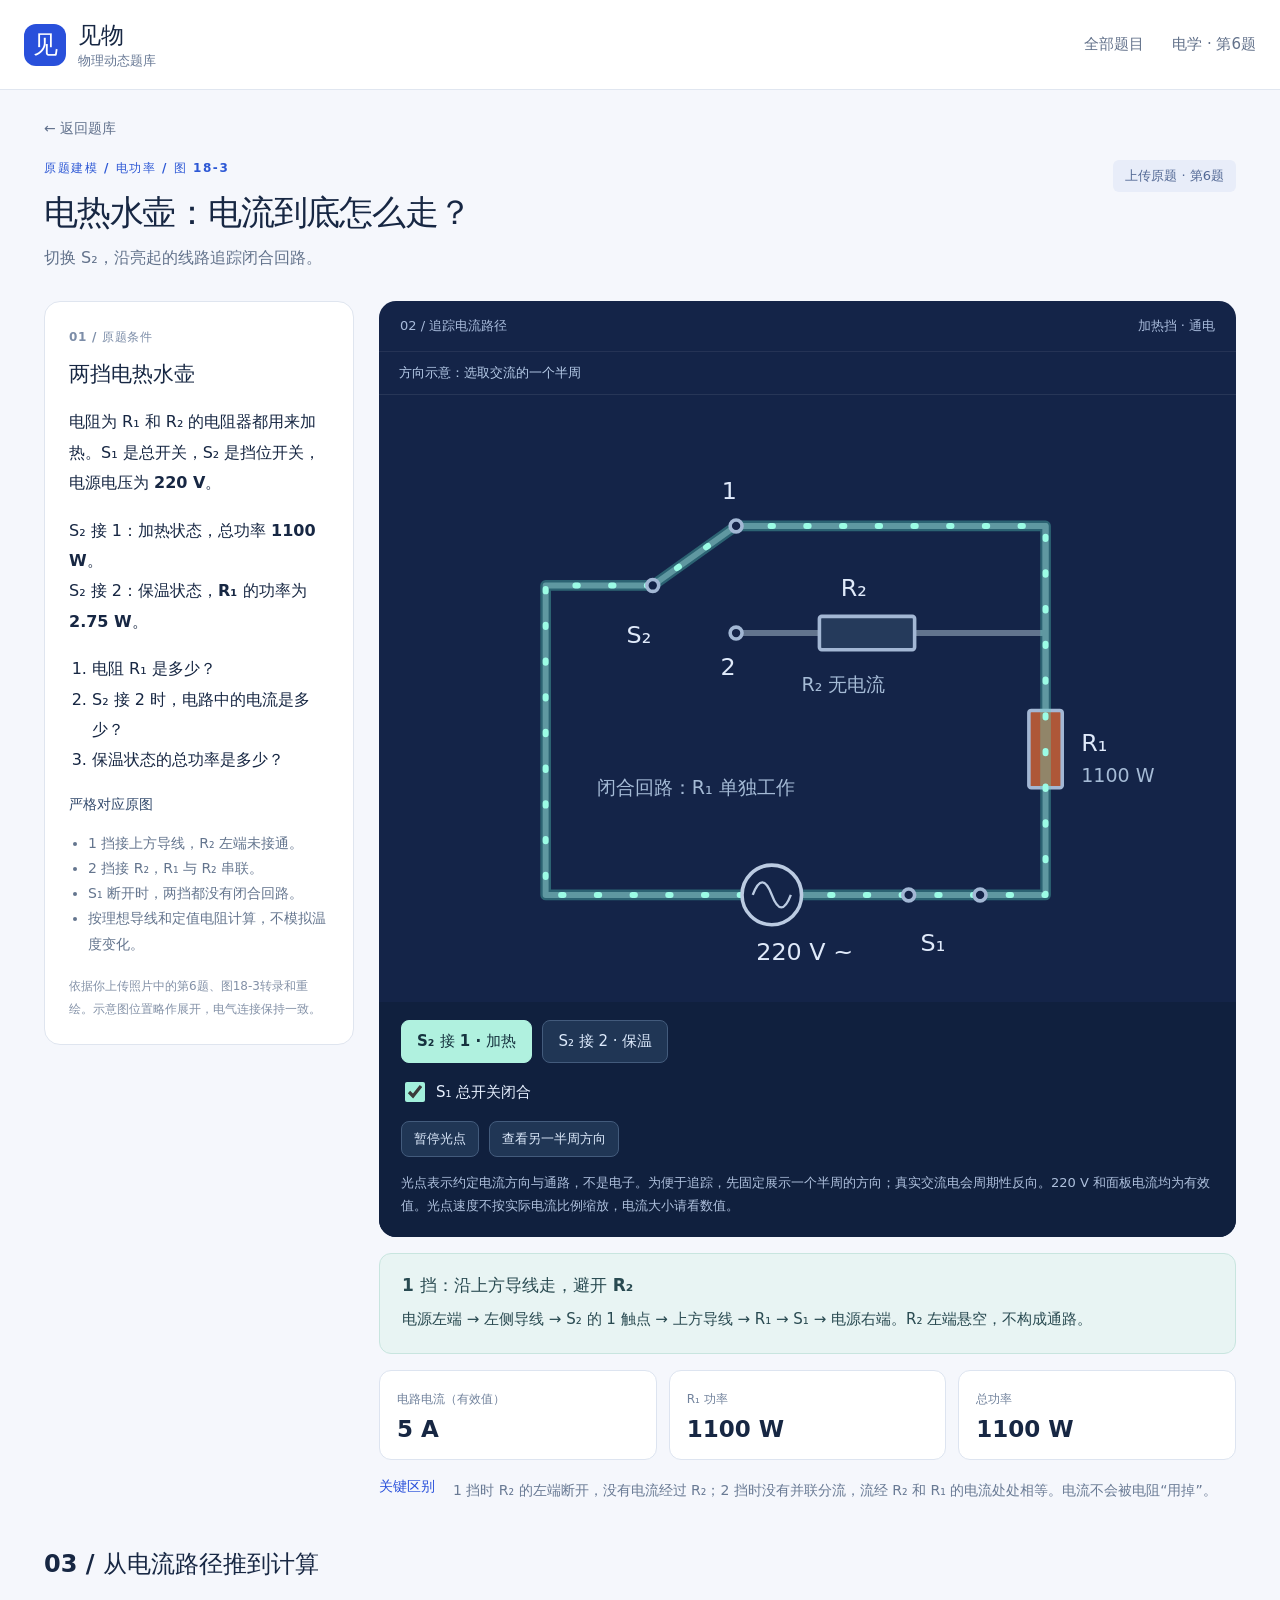
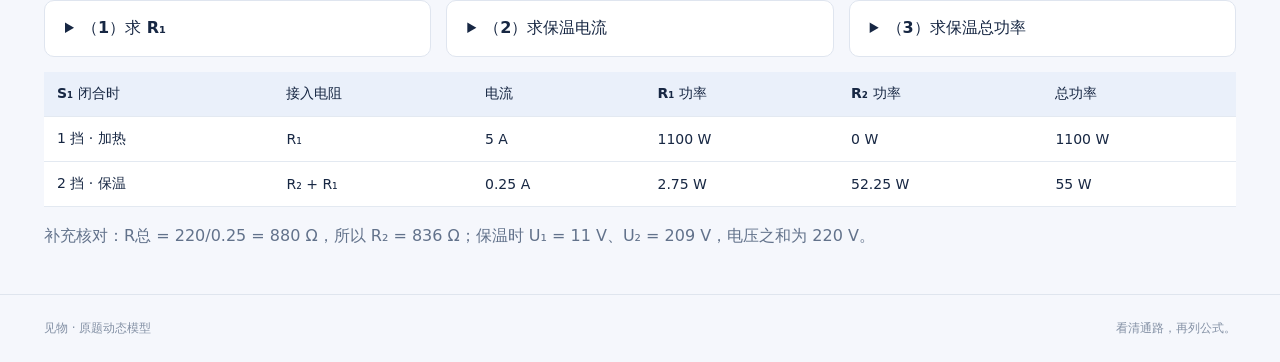
==== kettle.html @ 08a21e97 "Add question 6 kettle current-path visualization" ====
<!doctype html><html lang="zh-CN"><head><meta charset="utf-8"><meta name="viewport" content="width=device-width,initial-scale=1"><title>第6题 · 电热水壶的电流路径 | 见物</title><link rel="stylesheet" href="style.css"><link rel="icon" href="data:image/svg+xml,%3Csvg xmlns='http://www.w3.org/2000/svg' viewBox='0 0 64 64'%3E%3Crect width='64' height='64' rx='12' fill='%232950db'/%3E%3Cpath d='M36 8L18 36H31L27 56L47 27H34Z' fill='white'/%3E%3C/svg%3E"><style>.lesson-layout{grid-template-columns:310px minmax(0,1fr)}.circuit{width:100%;display:block;min-height:290px;background:#142448}.wire{fill:none;stroke:#62748e;stroke-width:5;stroke-linecap:round;stroke-linejoin:round}.contact{fill:#142448;stroke:#a2b7d4;stroke-width:3}.component{fill:#253a5b;stroke:#a3b7d4;stroke-width:3}.circuit text{font-family:system-ui,sans-serif;fill:#e0eafa;font-size:20px}.circuit .small{font-size:16px;fill:#a5bbd6}.energized{fill:none;stroke:#59d9c2;stroke-opacity:.35;stroke-width:9;stroke-linejoin:round}.flow{fill:none;stroke:#9bfce5;stroke-width:5;stroke-linecap:round;stroke-linejoin:round;stroke-dasharray:2 28;animation:current 1.5s linear infinite}@keyframes current{to{stroke-dashoffset:-60}}.flow.paused{animation-play-state:paused}.mode-buttons{display:flex;gap:10px;flex-wrap:wrap}.mode-buttons button,.extra-controls button{border:1px solid #435b7c;color:#dce9fb;border-radius:8px;background:#203655;padding:11px 15px;font-size:15px}.mode-buttons button[aria-pressed=true]{background:#b0f1df;border-color:#b0f1df;color:#16333f;font-weight:700}.main-toggle{display:flex;align-items:center;gap:8px;font-size:15px;margin:16px 0}.main-toggle input{width:20px;height:20px}.extra-controls{display:flex;flex-wrap:wrap;gap:10px;margin-top:16px}.extra-controls button{font-size:13px;padding:8px 12px}.path-explanation{padding:20px 22px;background:#e8f4f3;border:1px solid #c8e5df;border-radius:12px;margin:16px 0;color:#294a51}.path-explanation h3{font-size:17px;margin:0 0 9px}.path-explanation p{font-size:15px;line-height:1.8;margin:0}.live-data{grid-template-columns:repeat(3,1fr)}.ac-note{font-size:13px;line-height:1.7;color:#aec0dd;margin:15px 0 0}.compare{overflow:auto}.compare table{border-collapse:collapse;width:100%;font-size:14px;background:white;margin:15px 0}.compare th,.compare td{text-align:left;padding:13px;border-bottom:1px solid #e3e9f1;white-space:nowrap}.compare th{background:#eaf0fa}.answers{padding:25px 0 45px}.answers>h2{font-size:24px}.answers .solutions{display:grid;grid-template-columns:repeat(3,1fr);gap:15px}.answers details{margin:0}.question-list{padding-left:23px;line-height:1.9}.snapshot-label{padding:12px 20px;color:#b6cbe8;font-size:13px;border-bottom:1px solid #ffffff15}.wire-hot{fill:#ae5738}.wire-warm{fill:#655d38}.circuit :focus-visible{outline:3px solid #ffbe73}.diagram-button{cursor:pointer}@media(max-width:850px){.lesson-layout{grid-template-columns:1fr}.answers .solutions{grid-template-columns:1fr}.circuit{min-height:0}.live-data strong{font-size:20px}}@media(prefers-reduced-motion:reduce){.flow{animation:none}}</style></head><body><header><a class="brand" href="index.html"><span class="logo">见</span><span>见物<small>物理动态题库</small></span></a><nav><a href="index.html">全部题目</a><span>电学 · 第6题</span></nav></header><main><a class="back" href="index.html">← 返回题库</a><div class="lesson-heading"><div><p class="eyebrow">原题建模 / 电功率 / 图 18-3</p><h1>电热水壶：电流到底怎么走？</h1><p class="sub">切换 S₂，沿亮起的线路追踪闭合回路。</p></div><span class="example-label">上传原题 · 第6题</span></div><div class="lesson-layout"><aside class="statement"><span class="section-index">01 / 原题条件</span><h2>两挡电热水壶</h2><p>电阻为 R₁ 和 R₂ 的电阻器都用来加热。S₁ 是总开关，S₂ 是挡位开关，电源电压为 <strong>220 V</strong>。</p><p>S₂ 接 1：加热状态，总功率 <strong>1100 W</strong>。<br>S₂ 接 2：保温状态，<strong>R₁ 的功率为 2.75 W</strong>。</p><ol class="question-list"><li>电阻 R₁ 是多少？</li><li>S₂ 接 2 时，电路中的电流是多少？</li><li>保温状态的总功率是多少？</li></ol><div class="assumptions"><strong>严格对应原图</strong><ul><li>1 挡接上方导线，R₂ 左端未接通。</li><li>2 挡接 R₂，R₁ 与 R₂ 串联。</li><li>S₁ 断开时，两挡都没有闭合回路。</li><li>按理想导线和定值电阻计算，不模拟温度变化。</li></ul></div><p class="source-note">依据你上传照片中的第6题、图18-3转录和重绘。示意图位置略作展开，电气连接保持一致。</p></aside><div class="model-column"><section class="simulation"><div class="simulation-header"><span>02 / 追踪电流路径</span><span id="modeStatus">加热挡</span></div><div class="snapshot-label" id="directionLabel">方向示意：选取交流的一个半周</div><svg class="circuit" viewBox="0 0 720 510" role="img" aria-labelledby="circuitTitle circuitDesc"><title id="circuitTitle">电热水壶双挡电路</title><desc id="circuitDesc">总开关闭合，加热挡电流经过上方导线与R1，不经过R2。</desc><path class="wire" d="M305 420H140V160H230 M300 110H560V265 M300 200H370 M450 200H560 M560 330V420H505 M445 420H355"/><path class="wire" d="M560 110V265"/><rect id="r1Box" class="component" x="546" y="265" width="28" height="65" rx="2"/><rect id="r2Box" class="component" x="370" y="186" width="80" height="28" rx="2"/><path id="s2Blade" class="wire" d="M230 160L300 110"/><path id="s1Blade" class="wire" d="M505 420H445"/><path id="activeWire" class="energized" d=""/><path id="currentFlow" class="flow" d=""/><circle class="contact" cx="230" cy="160" r="5"/><circle class="contact" cx="300" cy="110" r="5"/><circle class="contact" cx="300" cy="200" r="5"/><circle class="contact" cx="445" cy="420" r="5"/><circle class="contact" cx="505" cy="420" r="5"/><circle cx="330" cy="420" r="25" fill="#142448" stroke="#bbcbe2" stroke-width="3"/><path d="M314 420Q322 399 330 420T346 420" fill="none" stroke="#bbcbe2" stroke-width="2"/><text x="317" y="475">220 V ~</text><text x="208" y="208">S₂</text><text x="288" y="87">1</text><text x="287" y="235">2</text><text x="388" y="169">R₂</text><text x="590" y="299">R₁</text><text x="455" y="467">S₁</text><text id="r2Label" class="small" x="355" y="249">R₂ 未接入</text><text id="r1Label" class="small" x="590" y="325">1100 W</text><text id="loopLabel" class="small" x="183" y="335">闭合回路：R₁ 单独工作</text></svg><div class="playback"><div class="mode-buttons" aria-label="S2挡位"><button id="heat" aria-pressed="true">S₂ 接 1 · 加热</button><button id="warm" aria-pressed="false">S₂ 接 2 · 保温</button></div><label class="main-toggle"><input id="mainSwitch" type="checkbox" checked>S₁ 总开关闭合</label><div class="extra-controls"><button id="pause">暂停光点</button><button id="reverse">查看另一半周方向</button></div><p class="ac-note">光点表示约定电流方向与通路，不是电子。为便于追踪，先固定展示一个半周的方向；真实交流电会周期性反向。220 V 和面板电流均为有效值。光点速度不按实际电流比例缩放，电流大小请看数值。</p></div></section><div class="path-explanation" aria-live="polite"><h3 id="pathTitle"></h3><p id="pathText"></p></div><div class="live-data"><div><span>电路电流（有效值）</span><strong id="iValue"></strong></div><div><span>R₁ 功率</span><strong id="p1Value"></strong></div><div><span>总功率</span><strong id="pValue"></strong></div></div><div class="observe"><strong>关键区别</strong><p>1 挡时 R₂ 的左端断开，没有电流经过 R₂；2 挡时没有并联分流，流经 R₂ 和 R₁ 的电流处处相等。电流不会被电阻“用掉”。</p></div></div></div><section class="answers"><h2>03 / 从电流路径推到计算</h2><div class="solutions"><details><summary>（1）求 R₁</summary><p>1 挡只接入 R₁，两端电压为 220 V。<br>R₁ = U²/P = 220²/1100 = <strong>44 Ω</strong>。</p></details><details><summary>（2）求保温电流</summary><p>2 挡时，R₁ 的功率是 2.75 W。<br>P₁ = I²R₁<br>I = √(2.75/44) = <strong>0.25 A</strong>。</p></details><details><summary>（3）求保温总功率</summary><p>电源电压仍为 220 V。<br>P总 = UI = 220 × 0.25 = <strong>55 W</strong>。<br>注意：2.75 W 只是 R₁ 的功率，不是总功率。</p></details></div><div class="compare"><table><thead><tr><th>S₁ 闭合时</th><th>接入电阻</th><th>电流</th><th>R₁ 功率</th><th>R₂ 功率</th><th>总功率</th></tr></thead><tbody><tr><td>1 挡 · 加热</td><td>R₁</td><td>5 A</td><td>1100 W</td><td>0 W</td><td>1100 W</td></tr><tr><td>2 挡 · 保温</td><td>R₂ + R₁</td><td>0.25 A</td><td>2.75 W</td><td>52.25 W</td><td>55 W</td></tr></tbody></table></div><p class="sub">补充核对：R总 = 220/0.25 = 880 Ω，所以 R₂ = 836 Ω；保温时 U₁ = 11 V、U₂ = 209 V，电压之和为 220 V。</p></section></main><footer><span>见物 · 原题动态模型</span><span>看清通路，再列公式。</span></footer><script>
(()=>{'use strict';const $=id=>document.getElementById(id);let mode=1,paused=matchMedia('(prefers-reduced-motion: reduce)').matches,reversed=false;const U=220,R1=U*U/1100,Iwarm=Math.sqrt(2.75/R1),R2=U/Iwarm-R1;function render(){const on=$('mainSwitch').checked,I=on?U/(mode===1?R1:R1+R2):0,P1=I*I*R1,P=U*I;const path=mode===1?'M305 420H140V160H230L300 110H560V420H355':'M305 420H140V160H230L300 200H560V420H355';$('s2Blade').setAttribute('d',mode===1?'M230 160L300 110':'M230 160L300 200');$('s1Blade').setAttribute('d',on?'M505 420H445':'M505 420L451 392');for(const id of ['activeWire','currentFlow']){$(id).setAttribute('d',on?path:'')}$('currentFlow').style.animationDirection=reversed?'reverse':'normal';$('currentFlow').classList.toggle('paused',paused);$('pause').textContent=paused?'播放光点':'暂停光点';$('heat').setAttribute('aria-pressed',String(mode===1));$('warm').setAttribute('aria-pressed',String(mode===2));$('r1Box').setAttribute('class','component'+(on?(mode===1?' wire-hot':' wire-warm'):''));$('r2Box').setAttribute('class','component'+(on&&mode===2?' wire-warm':''));$('r2Label').textContent=on&&mode===2?'R₂：52.25 W':'R₂ 无电流';$('r1Label').textContent=P1.toFixed(mode===2&&on?2:0)+' W';$('modeStatus').textContent=on?(mode===1?'加热挡 · 通电':'保温挡 · 通电'):'S₁ 断开 · 无电流';$('directionLabel').textContent=reversed?'方向示意：另一半周，整个回路同时反向':'方向示意：选取交流的一个半周';$('iValue').textContent=I.toFixed(mode===2&&on?2:0)+' A';$('p1Value').textContent=P1.toFixed(mode===2&&on?2:0)+' W';$('pValue').textContent=P.toFixed(0)+' W';$('loopLabel').textContent=on?(mode===1?'闭合回路：R₁ 单独工作':'闭合回路：R₂ 与 R₁ 串联'):'S₁ 断开：没有闭合回路';$('pathTitle').textContent=on?(mode===1?'1 挡：沿上方导线走，避开 R₂':'2 挡：依次经过两个电阻'):'总开关断开：整条回路都无电流';$('pathText').textContent=!on?'S₁ 的断口使回路无法闭合。无论 S₂ 接在哪一挡，两个电阻中的电流和加热功率均为 0。':reversed?(mode===1?'电源右端 → S₁ → R₁ → 上方导线 → S₂ 的 1 触点 → 电源左端。R₂ 仍未接入。':'电源右端 → S₁ → R₁ → R₂ → S₂ 的 2 触点 → 电源左端。方向改变，串联关系不变。'):(mode===1?'电源左端 → 左侧导线 → S₂ 的 1 触点 → 上方导线 → R₁ → S₁ → 电源右端。R₂ 左端悬空，不构成通路。':'电源左端 → 左侧导线 → S₂ 的 2 触点 → R₂ → R₁ → S₁ → 电源右端。总电阻增大，电流减小，因此总加热功率降低。');$('circuitDesc').textContent=$('pathText').textContent;return {mode,on,I,P1,P,R1,R2}}$('heat').onclick=()=>{mode=1;render()};$('warm').onclick=()=>{mode=2;render()};$('mainSwitch').onchange=render;$('pause').onclick=()=>{paused=!paused;render()};$('reverse').onclick=()=>{reversed=!reversed;render()};render()})();
</script></body></html>
---- style.css ----
:root{font-family:Inter,ui-sans-serif,system-ui,-apple-system,"PingFang SC","Microsoft YaHei",sans-serif;color:#172743;background:#f5f7fc;font-size:16px;font-synthesis:none}*{box-sizing:border-box}body{margin:0}button,input,select{font:inherit}button,a,input,select,summary{-webkit-tap-highlight-color:transparent}button,a,summary{touch-action:manipulation}button,summary{cursor:pointer}a{color:inherit;text-decoration:none}button:focus-visible,a:focus-visible,input:focus-visible,select:focus-visible,summary:focus-visible{outline:3px solid #3161f6;outline-offset:4px}[hidden]{display:none!important}header{height:90px;background:white;border-bottom:1px solid #e0e6f0;display:flex;align-items:center;justify-content:space-between;padding:0 max(24px,calc((100vw - 1240px)/2));gap:20px}.brand{display:flex;align-items:center;gap:12px;font-size:23px;font-weight:750}.logo{width:42px;height:42px;background:#2950db;color:white;display:grid;place-items:center;border-radius:12px;font-size:25px}.brand small{font-size:13px;display:block;font-weight:450;color:#687995;margin-top:1px}nav{display:flex;gap:28px;font-size:15px;color:#63728b}nav a.active{color:#2950db;font-weight:700}main{max-width:1240px;margin:auto;padding:0 24px;min-height:calc(100vh - 180px)}.page-heading{padding:52px 0 38px}.eyebrow{font-size:12px;font-weight:750;letter-spacing:.13em;color:#2d58d5;margin:0 0 13px}h1{font-size:clamp(30px,4vw,49px);line-height:1.3;letter-spacing:-.035em;margin:0 0 17px}.sub{font-size:16px;line-height:1.7;color:#62728b;margin:0}.section-title{display:flex;align-items:center;justify-content:space-between;margin:0 0 20px}.section-title h2{font-size:22px;margin:0}.section-title span{font-size:14px;color:#7a869a}.library-grid{display:grid;grid-template-columns:1.4fr 1fr;gap:32px;margin-bottom:60px}.problem-card{border:1px solid #dce3ef;border-radius:19px;overflow:hidden;background:white;box-shadow:0 9px 30px #14244807;transition:transform .2s}.problem-card:hover{transform:translateY(-3px)}.card-visual{position:relative;background:#142448}.card-visual svg{display:block;width:100%;height:235px}.demo-tag{position:absolute;right:16px;top:14px;background:#ffffff12;border:1px solid #ffffff25;color:#d9e5f8;padding:6px 10px;border-radius:6px;font-size:12px}.card-content{padding:25px}.category{font-size:13px;color:#2950db;margin:0 0 10px}.card-content h3{font-size:23px;line-height:1.4;margin:0 0 12px}.card-content>p:not(.category){font-size:15px;color:#64748c;line-height:1.8;margin:0}.card-bottom{border-top:1px solid #e8edf5;margin-top:22px;padding-top:17px;display:flex;flex-wrap:wrap;gap:12px;justify-content:space-between;font-size:13px;color:#73829a}.card-bottom strong{font-size:14px;color:#2950db}.library-note{padding:35px 26px}.note-number{font-size:35px;color:#a6b4d0;font-weight:300;letter-spacing:4px}.library-note h3{font-size:23px;margin:22px 0 17px}.library-note p{line-height:1.9;color:#697991;font-size:16px}.small-rule{width:45px;height:3px;background:#2c55df;margin:30px 0}.library-note .muted{font-size:14px}.back{display:inline-block;font-size:14px;color:#61718c;margin:30px 0 22px}.lesson-heading{display:flex;align-items:start;justify-content:space-between;gap:15px;margin-bottom:30px}.lesson-heading h1{font-size:clamp(25px,3vw,34px);margin-bottom:10px}.example-label{color:#536995;background:#e8edf9;border-radius:6px;padding:7px 12px;font-size:13px;white-space:nowrap}.lesson-layout{display:grid;grid-template-columns:310px minmax(0,1fr);gap:25px;align-items:start}.statement{background:white;border:1px solid #dfe5ef;border-radius:16px;padding:24px}.section-index{font-size:12px;font-weight:700;letter-spacing:.06em;color:#7c8da8}.statement h2{font-size:21px;margin:14px 0 19px}.statement>p{line-height:1.9;font-size:16px;margin:0 0 17px}dl{margin:23px 0;padding:10px 15px;background:#f4f7fc;border-radius:9px}dl div{display:flex;justify-content:space-between;gap:12px;padding:8px 0;font-size:14px}dt{color:#6a7b95}dd{margin:0;font-weight:650}.assumptions{font-size:14px;line-height:1.8;color:#64758e}.assumptions strong{color:#344b6d}.assumptions ul{padding-left:19px}.statement .source-note{font-size:12px;color:#8391a7;margin:18px 0 0}.simulation{background:#142448;color:#e7f0ff;border-radius:17px;overflow:hidden}.simulation-header{display:flex;align-items:center;justify-content:space-between;padding:16px 21px;font-size:13px;color:#a8bbdb;border-bottom:1px solid #ffffff12}.simulation-header button{border:1px solid #ffffff30;color:#c3d3ed;background:transparent;padding:6px 10px;border-radius:6px;font-size:13px}.canvas-wrap{position:relative}canvas{display:block;width:100%;height:380px}.phase{position:absolute;left:20px;top:17px;background:#1e365e;border:1px solid #395177;padding:6px 10px;border-radius:5px;font-size:12px}.playback{padding:18px 22px 20px;background:#10203e}.timeline-label{display:flex;justify-content:space-between;color:#a9bfdf;font-size:13px;margin-bottom:7px}input[type=range]{width:100%;accent-color:#8eebd7;cursor:pointer;min-height:24px}.playback-actions{display:flex;justify-content:space-between;gap:12px;align-items:center;margin:12px 0 18px}.play-buttons{display:flex;flex-wrap:wrap;gap:8px}.play-buttons button{border:1px solid #445a7b;border-radius:7px;background:#203455;color:#dbe7fb;padding:9px 13px;font-size:14px}.play-buttons .primary{background:#a2f0dc;color:#102f37;border-color:#a2f0dc;font-weight:750;min-width:90px}.speed-label{font-size:13px;color:#aabedb;white-space:nowrap}select{background:#203455;color:#dbe7fb;border:1px solid #445a7b;padding:6px;border-radius:5px;font-size:13px}.display-options{display:flex;align-items:center;flex-wrap:wrap;gap:16px;font-size:12px;color:#adc0df}.display-options label{display:flex;align-items:center;gap:5px;font-size:13px}input[type=checkbox]{accent-color:#a2f0dc;width:15px;height:15px}.display-options span{display:flex;align-items:center;gap:6px}.display-options i{display:inline-block;width:13px;height:3px}.legend-x{background:#ffbd75}.legend-y{background:#8ae9d2}.live-data{display:grid;grid-template-columns:repeat(3,1fr);gap:12px;margin-top:16px}.live-data>div{border:1px solid #dde4f0;border-radius:12px;background:white;padding:17px}.live-data span{font-size:12px;color:#71829c}.live-data strong{display:block;font-size:23px;font-variant-numeric:tabular-nums;margin-top:8px}.live-data small{font-size:13px;font-weight:450;color:#7b8aa0}.observe{padding:18px 0 0;display:flex;gap:18px;font-size:14px}.observe strong{white-space:nowrap;color:#2950db}.observe p{margin:0;color:#697a94;line-height:1.8}.explanation{display:grid;grid-template-columns:1fr 1.5fr;gap:45px;margin:40px 0 60px;padding-top:33px;border-top:1px solid #dbe3ee}.explanation h2{font-size:24px;line-height:1.4}.explanation p{line-height:1.9;color:#64758e;font-size:15px}.solutions details{background:white;border:1px solid #dfe5ef;border-radius:10px;margin-bottom:12px;padding:17px 20px}.solutions summary{font-weight:650;font-size:16px}.solutions p{margin:15px 0 0}footer{border-top:1px solid #dfe5ee;padding:25px max(24px,calc((100vw - 1192px)/2));display:flex;justify-content:space-between;gap:15px;font-size:12px;color:#8491a5}.simulation:fullscreen{border-radius:0;display:flex;flex-direction:column}.simulation:fullscreen .canvas-wrap{flex:1;min-height:0}.simulation:fullscreen canvas{height:100%}.simulation:fullscreen .playback{flex:none}@media(max-width:950px){.lesson-layout{grid-template-columns:260px minmax(0,1fr)}.statement{padding:19px}.playback-actions{align-items:start;flex-direction:column}.library-grid{grid-template-columns:1.3fr 1fr;gap:12px}}@media(max-width:720px){header{height:76px;padding:0 18px}nav{gap:16px;font-size:14px}main{padding:0 17px}.page-heading{padding:35px 0}.library-grid,.lesson-layout,.explanation{grid-template-columns:1fr}.library-note{padding:15px 10px}.lesson-heading{margin-bottom:20px}.statement{padding:22px}.model-column{min-width:0}canvas{height:340px}.explanation{gap:15px}.playback-actions{flex-direction:row;flex-wrap:wrap}.live-data{gap:7px}.live-data>div{padding:12px}.live-data strong{font-size:20px}.observe{display:block}.observe p{margin-top:8px}footer{flex-direction:column;gap:7px}.card-visual svg{height:215px}}@media(prefers-reduced-motion:reduce){.problem-card{transition:none}}
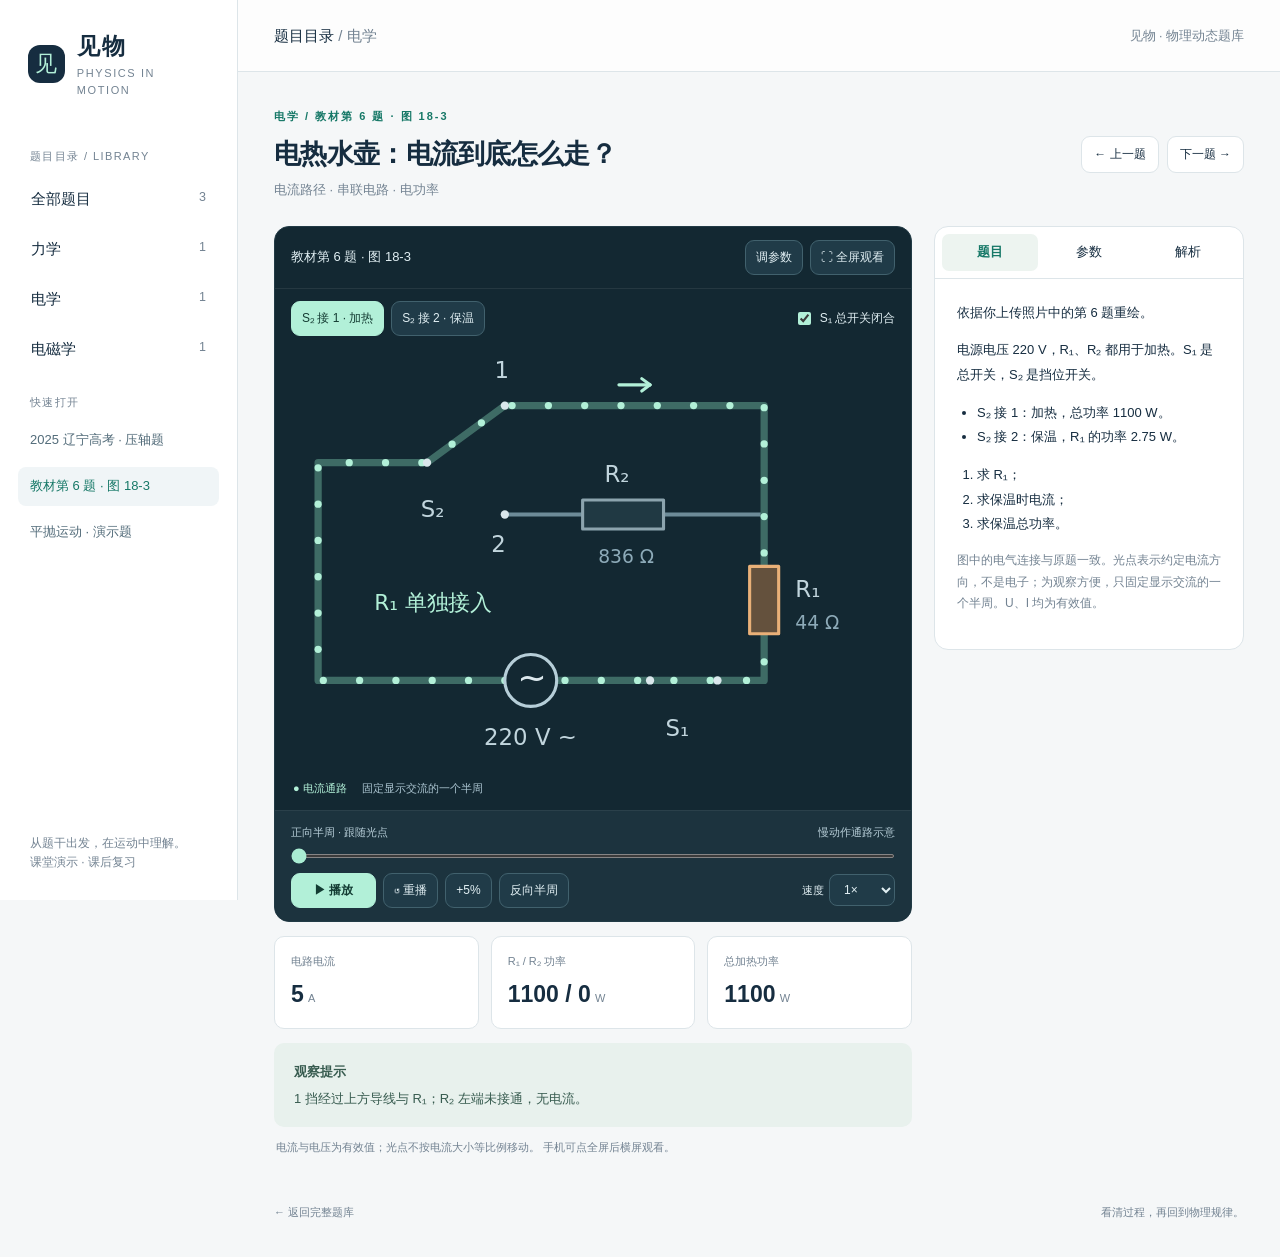
==== commit 1e969e09: "Redesign physics library with searchable catalog, shared fullscreen player and parameter exploration" ====
--- a/kettle.html
+++ b/kettle.html
@@ -1,3 +1 @@
-<!doctype html><html lang="zh-CN"><head><meta charset="utf-8"><meta name="viewport" content="width=device-width,initial-scale=1"><title>第6题 · 电热水壶的电流路径 | 见物</title><link rel="stylesheet" href="style.css"><link rel="icon" href="data:image/svg+xml,%3Csvg xmlns='http://www.w3.org/2000/svg' viewBox='0 0 64 64'%3E%3Crect width='64' height='64' rx='12' fill='%232950db'/%3E%3Cpath d='M36 8L18 36H31L27 56L47 27H34Z' fill='white'/%3E%3C/svg%3E"><style>.lesson-layout{grid-template-columns:310px minmax(0,1fr)}.circuit{width:100%;display:block;min-height:290px;background:#142448}.wire{fill:none;stroke:#62748e;stroke-width:5;stroke-linecap:round;stroke-linejoin:round}.contact{fill:#142448;stroke:#a2b7d4;stroke-width:3}.component{fill:#253a5b;stroke:#a3b7d4;stroke-width:3}.circuit text{font-family:system-ui,sans-serif;fill:#e0eafa;font-size:20px}.circuit .small{font-size:16px;fill:#a5bbd6}.energized{fill:none;stroke:#59d9c2;stroke-opacity:.35;stroke-width:9;stroke-linejoin:round}.flow{fill:none;stroke:#9bfce5;stroke-width:5;stroke-linecap:round;stroke-linejoin:round;stroke-dasharray:2 28;animation:current 1.5s linear infinite}@keyframes current{to{stroke-dashoffset:-60}}.flow.paused{animation-play-state:paused}.mode-buttons{display:flex;gap:10px;flex-wrap:wrap}.mode-buttons button,.extra-controls button{border:1px solid #435b7c;color:#dce9fb;border-radius:8px;background:#203655;padding:11px 15px;font-size:15px}.mode-buttons button[aria-pressed=true]{background:#b0f1df;border-color:#b0f1df;color:#16333f;font-weight:700}.main-toggle{display:flex;align-items:center;gap:8px;font-size:15px;margin:16px 0}.main-toggle input{width:20px;height:20px}.extra-controls{display:flex;flex-wrap:wrap;gap:10px;margin-top:16px}.extra-controls button{font-size:13px;padding:8px 12px}.path-explanation{padding:20px 22px;background:#e8f4f3;border:1px solid #c8e5df;border-radius:12px;margin:16px 0;color:#294a51}.path-explanation h3{font-size:17px;margin:0 0 9px}.path-explanation p{font-size:15px;line-height:1.8;margin:0}.live-data{grid-template-columns:repeat(3,1fr)}.ac-note{font-size:13px;line-height:1.7;color:#aec0dd;margin:15px 0 0}.compare{overflow:auto}.compare table{border-collapse:collapse;width:100%;font-size:14px;background:white;margin:15px 0}.compare th,.compare td{text-align:left;padding:13px;border-bottom:1px solid #e3e9f1;white-space:nowrap}.compare th{background:#eaf0fa}.answers{padding:25px 0 45px}.answers>h2{font-size:24px}.answers .solutions{display:grid;grid-template-columns:repeat(3,1fr);gap:15px}.answers details{margin:0}.question-list{padding-left:23px;line-height:1.9}.snapshot-label{padding:12px 20px;color:#b6cbe8;font-size:13px;border-bottom:1px solid #ffffff15}.wire-hot{fill:#ae5738}.wire-warm{fill:#655d38}.circuit :focus-visible{outline:3px solid #ffbe73}.diagram-button{cursor:pointer}@media(max-width:850px){.lesson-layout{grid-template-columns:1fr}.answers .solutions{grid-template-columns:1fr}.circuit{min-height:0}.live-data strong{font-size:20px}}@media(prefers-reduced-motion:reduce){.flow{animation:none}}</style></head><body><header><a class="brand" href="index.html"><span class="logo">见</span><span>见物<small>物理动态题库</small></span></a><nav><a href="index.html">全部题目</a><span>电学 · 第6题</span></nav></header><main><a class="back" href="index.html">← 返回题库</a><div class="lesson-heading"><div><p class="eyebrow">原题建模 / 电功率 / 图 18-3</p><h1>电热水壶：电流到底怎么走？</h1><p class="sub">切换 S₂，沿亮起的线路追踪闭合回路。</p></div><span class="example-label">上传原题 · 第6题</span></div><div class="lesson-layout"><aside class="statement"><span class="section-index">01 / 原题条件</span><h2>两挡电热水壶</h2><p>电阻为 R₁ 和 R₂ 的电阻器都用来加热。S₁ 是总开关，S₂ 是挡位开关，电源电压为 <strong>220 V</strong>。</p><p>S₂ 接 1：加热状态，总功率 <strong>1100 W</strong>。<br>S₂ 接 2：保温状态，<strong>R₁ 的功率为 2.75 W</strong>。</p><ol class="question-list"><li>电阻 R₁ 是多少？</li><li>S₂ 接 2 时，电路中的电流是多少？</li><li>保温状态的总功率是多少？</li></ol><div class="assumptions"><strong>严格对应原图</strong><ul><li>1 挡接上方导线，R₂ 左端未接通。</li><li>2 挡接 R₂，R₁ 与 R₂ 串联。</li><li>S₁ 断开时，两挡都没有闭合回路。</li><li>按理想导线和定值电阻计算，不模拟温度变化。</li></ul></div><p class="source-note">依据你上传照片中的第6题、图18-3转录和重绘。示意图位置略作展开，电气连接保持一致。</p></aside><div class="model-column"><section class="simulation"><div class="simulation-header"><span>02 / 追踪电流路径</span><span id="modeStatus">加热挡</span></div><div class="snapshot-label" id="directionLabel">方向示意：选取交流的一个半周</div><svg class="circuit" viewBox="0 0 720 510" role="img" aria-labelledby="circuitTitle circuitDesc"><title id="circuitTitle">电热水壶双挡电路</title><desc id="circuitDesc">总开关闭合，加热挡电流经过上方导线与R1，不经过R2。</desc><path class="wire" d="M305 420H140V160H230 M300 110H560V265 M300 200H370 M450 200H560 M560 330V420H505 M445 420H355"/><path class="wire" d="M560 110V265"/><rect id="r1Box" class="component" x="546" y="265" width="28" height="65" rx="2"/><rect id="r2Box" class="component" x="370" y="186" width="80" height="28" rx="2"/><path id="s2Blade" class="wire" d="M230 160L300 110"/><path id="s1Blade" class="wire" d="M505 420H445"/><path id="activeWire" class="energized" d=""/><path id="currentFlow" class="flow" d=""/><circle class="contact" cx="230" cy="160" r="5"/><circle class="contact" cx="300" cy="110" r="5"/><circle class="contact" cx="300" cy="200" r="5"/><circle class="contact" cx="445" cy="420" r="5"/><circle class="contact" cx="505" cy="420" r="5"/><circle cx="330" cy="420" r="25" fill="#142448" stroke="#bbcbe2" stroke-width="3"/><path d="M314 420Q322 399 330 420T346 420" fill="none" stroke="#bbcbe2" stroke-width="2"/><text x="317" y="475">220 V ~</text><text x="208" y="208">S₂</text><text x="288" y="87">1</text><text x="287" y="235">2</text><text x="388" y="169">R₂</text><text x="590" y="299">R₁</text><text x="455" y="467">S₁</text><text id="r2Label" class="small" x="355" y="249">R₂ 未接入</text><text id="r1Label" class="small" x="590" y="325">1100 W</text><text id="loopLabel" class="small" x="183" y="335">闭合回路：R₁ 单独工作</text></svg><div class="playback"><div class="mode-buttons" aria-label="S2挡位"><button id="heat" aria-pressed="true">S₂ 接 1 · 加热</button><button id="warm" aria-pressed="false">S₂ 接 2 · 保温</button></div><label class="main-toggle"><input id="mainSwitch" type="checkbox" checked>S₁ 总开关闭合</label><div class="extra-controls"><button id="pause">暂停光点</button><button id="reverse">查看另一半周方向</button></div><p class="ac-note">光点表示约定电流方向与通路，不是电子。为便于追踪，先固定展示一个半周的方向；真实交流电会周期性反向。220 V 和面板电流均为有效值。光点速度不按实际电流比例缩放，电流大小请看数值。</p></div></section><div class="path-explanation" aria-live="polite"><h3 id="pathTitle"></h3><p id="pathText"></p></div><div class="live-data"><div><span>电路电流（有效值）</span><strong id="iValue"></strong></div><div><span>R₁ 功率</span><strong id="p1Value"></strong></div><div><span>总功率</span><strong id="pValue"></strong></div></div><div class="observe"><strong>关键区别</strong><p>1 挡时 R₂ 的左端断开，没有电流经过 R₂；2 挡时没有并联分流，流经 R₂ 和 R₁ 的电流处处相等。电流不会被电阻“用掉”。</p></div></div></div><section class="answers"><h2>03 / 从电流路径推到计算</h2><div class="solutions"><details><summary>（1）求 R₁</summary><p>1 挡只接入 R₁，两端电压为 220 V。<br>R₁ = U²/P = 220²/1100 = <strong>44 Ω</strong>。</p></details><details><summary>（2）求保温电流</summary><p>2 挡时，R₁ 的功率是 2.75 W。<br>P₁ = I²R₁<br>I = √(2.75/44) = <strong>0.25 A</strong>。</p></details><details><summary>（3）求保温总功率</summary><p>电源电压仍为 220 V。<br>P总 = UI = 220 × 0.25 = <strong>55 W</strong>。<br>注意：2.75 W 只是 R₁ 的功率，不是总功率。</p></details></div><div class="compare"><table><thead><tr><th>S₁ 闭合时</th><th>接入电阻</th><th>电流</th><th>R₁ 功率</th><th>R₂ 功率</th><th>总功率</th></tr></thead><tbody><tr><td>1 挡 · 加热</td><td>R₁</td><td>5 A</td><td>1100 W</td><td>0 W</td><td>1100 W</td></tr><tr><td>2 挡 · 保温</td><td>R₂ + R₁</td><td>0.25 A</td><td>2.75 W</td><td>52.25 W</td><td>55 W</td></tr></tbody></table></div><p class="sub">补充核对：R总 = 220/0.25 = 880 Ω，所以 R₂ = 836 Ω；保温时 U₁ = 11 V、U₂ = 209 V，电压之和为 220 V。</p></section></main><footer><span>见物 · 原题动态模型</span><span>看清通路，再列公式。</span></footer><script>
-(()=>{'use strict';const $=id=>document.getElementById(id);let mode=1,paused=matchMedia('(prefers-reduced-motion: reduce)').matches,reversed=false;const U=220,R1=U*U/1100,Iwarm=Math.sqrt(2.75/R1),R2=U/Iwarm-R1;function render(){const on=$('mainSwitch').checked,I=on?U/(mode===1?R1:R1+R2):0,P1=I*I*R1,P=U*I;const path=mode===1?'M305 420H140V160H230L300 110H560V420H355':'M305 420H140V160H230L300 200H560V420H355';$('s2Blade').setAttribute('d',mode===1?'M230 160L300 110':'M230 160L300 200');$('s1Blade').setAttribute('d',on?'M505 420H445':'M505 420L451 392');for(const id of ['activeWire','currentFlow']){$(id).setAttribute('d',on?path:'')}$('currentFlow').style.animationDirection=reversed?'reverse':'normal';$('currentFlow').classList.toggle('paused',paused);$('pause').textContent=paused?'播放光点':'暂停光点';$('heat').setAttribute('aria-pressed',String(mode===1));$('warm').setAttribute('aria-pressed',String(mode===2));$('r1Box').setAttribute('class','component'+(on?(mode===1?' wire-hot':' wire-warm'):''));$('r2Box').setAttribute('class','component'+(on&&mode===2?' wire-warm':''));$('r2Label').textContent=on&&mode===2?'R₂：52.25 W':'R₂ 无电流';$('r1Label').textContent=P1.toFixed(mode===2&&on?2:0)+' W';$('modeStatus').textContent=on?(mode===1?'加热挡 · 通电':'保温挡 · 通电'):'S₁ 断开 · 无电流';$('directionLabel').textContent=reversed?'方向示意：另一半周，整个回路同时反向':'方向示意：选取交流的一个半周';$('iValue').textContent=I.toFixed(mode===2&&on?2:0)+' A';$('p1Value').textContent=P1.toFixed(mode===2&&on?2:0)+' W';$('pValue').textContent=P.toFixed(0)+' W';$('loopLabel').textContent=on?(mode===1?'闭合回路：R₁ 单独工作':'闭合回路：R₂ 与 R₁ 串联'):'S₁ 断开：没有闭合回路';$('pathTitle').textContent=on?(mode===1?'1 挡：沿上方导线走，避开 R₂':'2 挡：依次经过两个电阻'):'总开关断开：整条回路都无电流';$('pathText').textContent=!on?'S₁ 的断口使回路无法闭合。无论 S₂ 接在哪一挡，两个电阻中的电流和加热功率均为 0。':reversed?(mode===1?'电源右端 → S₁ → R₁ → 上方导线 → S₂ 的 1 触点 → 电源左端。R₂ 仍未接入。':'电源右端 → S₁ → R₁ → R₂ → S₂ 的 2 触点 → 电源左端。方向改变，串联关系不变。'):(mode===1?'电源左端 → 左侧导线 → S₂ 的 1 触点 → 上方导线 → R₁ → S₁ → 电源右端。R₂ 左端悬空，不构成通路。':'电源左端 → 左侧导线 → S₂ 的 2 触点 → R₂ → R₁ → S₁ → 电源右端。总电阻增大，电流减小，因此总加热功率降低。');$('circuitDesc').textContent=$('pathText').textContent;return {mode,on,I,P1,P,R1,R2}}$('heat').onclick=()=>{mode=1;render()};$('warm').onclick=()=>{mode=2;render()};$('mainSwitch').onchange=render;$('pause').onclick=()=>{paused=!paused;render()};$('reverse').onclick=()=>{reversed=!reversed;render()};render()})();
-</script></body></html>
+<!doctype html><html lang="zh-CN" data-lesson="kettle"><head><meta charset="utf-8"><meta name="viewport" content="width=device-width,initial-scale=1,viewport-fit=cover"><title>电热水壶 · 见物</title><meta name="description" content="按学科查找动态物理题，支持全屏播放、参数探索与原题解析。"><meta name="theme-color" content="#132832"><link rel="icon" href="data:image/svg+xml,%3Csvg xmlns='http://www.w3.org/2000/svg' viewBox='0 0 64 64'%3E%3Crect width='64' height='64' rx='16' fill='%23162d40'/%3E%3Cpath d='M14 17Q42 17 49 49' fill='none' stroke='%23b2f0d8' stroke-width='4'/%3E%3Ccircle cx='31' cy='23' r='6' fill='%23b2f0d8'/%3E%3C/svg%3E"><link rel="stylesheet" href="ui-v2.css"><script defer src="models-v2.js"></script><script defer src="lessons-v2.js"></script><script defer src="draw-v2.js"></script><script defer src="app-v2.js"></script></head><body><p style="padding:30px">正在打开物理动态题库…</p><noscript>此网站的交互动画需要启用 JavaScript。</noscript></body></html>
--- a/ui-v2.css
+++ b/ui-v2.css
@@ -0,0 +1,10 @@
+:root{--ink:#162d40;--muted:#738392;--line:#dde5e9;--bg:#f5f7f8;--teal:#167867;--mint:#b2f0d8;--navy:#132832;--orange:#ffba78}*{box-sizing:border-box}body{margin:0;background:var(--bg);color:var(--ink);font-family:-apple-system,BlinkMacSystemFont,"Segoe UI","PingFang SC","Microsoft Yahei",sans-serif;font-size:15px;line-height:1.6}button,input,select{font:inherit}button,a,input,select{-webkit-tap-highlight-color:transparent}button{cursor:pointer}a{color:inherit;text-decoration:none}button:focus-visible,a:focus-visible,input:focus-visible,select:focus-visible,summary:focus-visible{outline:3px solid #e7a04e;outline-offset:3px}[hidden]{display:none!important}button{border:1px solid var(--line);border-radius:9px;padding:8px 12px;background:white;color:var(--ink)}button:hover{border-color:#91b5aa}button.active,button[aria-pressed=true]{color:var(--teal);background:#e7f4ee;border-color:#b6d9ca}.skip{position:fixed;top:-80px;z-index:1000;background:white;padding:10px}.skip:focus{top:10px}.sidebar{position:fixed;inset:0 auto 0 0;width:238px;padding:28px 18px;background:#fff;border-right:1px solid var(--line);display:flex;flex-direction:column;z-index:20}.brand{display:flex;align-items:center;gap:12px;padding:0 10px 26px}.brand-icon{background:var(--ink);color:#b2f0d8;width:38px;height:38px;border-radius:12px;display:grid;place-items:center;font-size:22px}.brand strong{font-size:23px;letter-spacing:2px}.brand small{display:block;font-size:11px;letter-spacing:1.6px;color:var(--muted)}.side-label{font-size:11px;letter-spacing:1.4px;color:var(--muted);margin:22px 12px 10px}.cat-list{display:grid;gap:4px}.cat-list button{display:flex;justify-content:space-between;text-align:left;border:0;padding:11px 13px;background:transparent}.cat-list button.active{background:#eaf4ef;color:var(--teal);font-weight:600}.cat-list small{color:var(--muted)}.quick-list{display:grid;gap:7px}.quick-link{display:block;padding:9px 12px;border-radius:8px;font-size:13px;color:#536c7a}.quick-link:hover,.quick-link.active{background:#f0f5f7;color:var(--teal)}.side-footer{margin-top:auto;padding:25px 12px 0;color:var(--muted);font-size:12px}.shell{margin-left:238px}.topbar{height:72px;display:flex;align-items:center;justify-content:space-between;padding:0 36px;border-bottom:1px solid var(--line);background:rgba(255,255,255,.8);gap:15px}.topbar small{color:var(--muted)}.menu{display:none}.content{max-width:1560px;margin:auto;padding:36px}.eyebrow{font-size:11px;letter-spacing:2px;color:var(--teal);font-weight:700;margin:0 0 10px}h1{font-size:32px;line-height:1.35;letter-spacing:-.7px;margin:0 0 12px}h2{font-size:20px;margin:0}.muted{color:var(--muted)}.home-heading{display:flex;justify-content:space-between;align-items:center;gap:20px;margin:10px 0 30px}.home-heading p:last-child{margin:0;color:var(--muted)}.library-count{font-size:52px;font-weight:300;line-height:1;text-align:right;color:#466957}.library-count small{display:block;font-size:12px;margin-top:10px;color:var(--muted)}.filterbar{display:flex;gap:10px;flex-wrap:wrap;padding:16px;border:1px solid var(--line);border-radius:14px;background:white;margin-bottom:25px}.search{flex:1;min-width:180px;display:flex;gap:8px;align-items:center;border:1px solid var(--line);border-radius:8px;padding:0 12px;background:#fafcfc}.search input{border:0;background:transparent;outline:0;width:100%;padding:10px 0;color:var(--ink)}select{border:1px solid var(--line);border-radius:8px;background:white;padding:9px;color:var(--ink);max-width:100%}.view-toggle{display:flex;gap:3px}.result-line{display:flex;justify-content:space-between;align-items:center;margin-bottom:20px;font-size:13px;color:var(--muted)}.catalog-group{margin-bottom:30px}.group-title{display:flex;gap:10px;align-items:baseline;margin-bottom:15px}.group-title h2{font-size:17px}.group-title span{font-size:12px;color:var(--muted)}.cards{display:grid;grid-template-columns:repeat(auto-fit,minmax(280px,1fr));gap:18px}.card{border:1px solid var(--line);border-radius:14px;overflow:hidden;background:white;transition:box-shadow .15s,transform .15s}.card:hover{box-shadow:0 8px 24px #13342d0c;transform:translateY(-2px)}.thumb{height:150px;background:var(--navy);position:relative;overflow:hidden}.thumb svg{width:100%;height:100%;display:block}.thumb-badge{position:absolute;top:13px;left:14px;color:#d8eee5;background:#ffffff12;border:1px solid #ffffff20;padding:3px 8px;border-radius:5px;font-size:10px}.card-body{padding:20px}.card-meta{font-size:11px;color:var(--teal);margin-bottom:7px}.card h3{font-size:19px;margin:0 0 10px;line-height:1.45}.card p{color:var(--muted);font-size:13px;min-height:42px;margin:0 0 17px}.tags{display:flex;gap:6px;flex-wrap:wrap;font-size:10px;color:#677d83}.tags span{background:#f0f5f4;padding:3px 7px;border-radius:4px}.card-end{display:flex;justify-content:space-between;border-top:1px solid #edf1f3;padding-top:15px;margin-top:16px;font-size:12px;color:var(--muted)}.card-end b{color:var(--teal)}.catalog-list .cards{display:block}.catalog-list .card{display:flex;margin-bottom:12px}.catalog-list .thumb{width:190px;height:auto;flex-shrink:0}.catalog-list .card-body{flex:1;min-width:0;padding:17px 22px}.catalog-list .card p{min-height:0;margin-bottom:10px}.catalog-list .card-end{margin-top:10px;padding-top:10px}.empty{text-align:center;padding:70px 15px;background:white;border:1px dashed var(--line);border-radius:12px}.lesson-head{display:flex;justify-content:space-between;align-items:center;gap:15px;margin-bottom:25px}.lesson-head h1{font-size:27px;margin-bottom:8px}.lesson-head .muted{font-size:13px}.lesson-head .pager{display:flex;gap:8px;flex-shrink:0}.lesson-head .pager button{font-size:12px}.workbench{display:grid;grid-template-columns:minmax(0,1fr) 310px;gap:22px;align-items:start}.lesson-main{min-width:0}.stage{border-radius:15px;overflow:hidden;background:var(--navy);color:#e1eff3;border:1px solid #223b46;display:flex;flex-direction:column;position:relative}.stage-top{display:flex;justify-content:space-between;align-items:center;gap:10px;padding:13px 16px;border-bottom:1px solid #ffffff13;min-height:57px}.stage-title{font-size:13px;min-width:0}.stage button,.stage select{background:#203b48;border:1px solid #41616d;color:#e1eff3;font-size:12px;padding:7px 10px}.stage button:hover{border-color:#a7e6d1}.stage-actions{display:flex;gap:7px;flex-shrink:0}.stage button[aria-pressed=true]{background:#b2f0d8;color:#153d34;border-color:#b2f0d8}.modes{display:flex;gap:7px;flex-wrap:wrap;padding:12px 16px 0;align-items:center;min-height:16px}.modes button{font-size:12px}.modes label{font-size:12px;display:flex;gap:6px;align-items:center;margin-left:auto}.viewport{position:relative;height:440px;min-height:220px;flex:1 1 auto}.viewport canvas{display:block;width:100%;height:100%;position:absolute;inset:0}.legend{display:flex;align-items:center;gap:15px;padding:4px 18px 12px;flex-wrap:wrap;font-size:11px;color:#abc4d0}.legend .mint{color:#b2f0d8}.legend .orange{color:#ffba78}.legend .pink{color:#ff9dcc}.legend .blue{color:#9ab8ff}.playback{padding:13px 16px;background:#1c333e;border-top:1px solid #ffffff10;flex-shrink:0}.time-row{display:flex;justify-content:space-between;gap:10px;font-size:11px;color:#b5ccd6;min-height:20px}.playback input[type=range]{width:100%;display:block;margin:10px 0 15px;accent-color:#a9edd3;height:4px}.transport{display:flex;gap:7px;align-items:center;flex-wrap:wrap}.transport .play{background:#b2f0d8;border-color:#b2f0d8;color:#133c33;min-width:85px;font-weight:600}.transport .speed{display:flex;align-items:center;gap:5px;margin-left:auto;font-size:11px}.transport label{display:flex;align-items:center;gap:5px;font-size:11px}.stage input[type=checkbox]{accent-color:#b2f0d8}.stage:fullscreen,.stage.expanded{width:100vw;height:100dvh;border:0;border-radius:0;margin:0;background:var(--navy)}.stage.expanded{position:fixed;inset:0;z-index:100}.stage:fullscreen .viewport,.stage.expanded .viewport{height:auto;min-height:0}.stage:fullscreen .stage-top,.stage.expanded .stage-top{padding-top:max(10px,env(safe-area-inset-top))}.stage:fullscreen .playback,.stage.expanded .playback{padding-bottom:max(12px,env(safe-area-inset-bottom))}.stage:fullscreen .stage-title,.stage.expanded .stage-title{font-size:15px}.full-params{position:absolute;right:12px;top:65px;bottom:160px;width:280px;max-width:calc(100% - 24px);z-index:5;overflow:auto;padding:16px;border:1px solid #ccdce1;border-radius:12px;background:#fbfdfd;color:var(--ink);box-shadow:0 10px 40px #0005}.full-params button{background:white;color:var(--ink);border-color:var(--line)}.full-params-head{display:flex;align-items:center;justify-content:space-between;font-size:14px;margin-bottom:10px}.full-params .param-note{font-size:11px}.stats{display:grid;grid-template-columns:repeat(3,minmax(0,1fr));gap:12px;margin:14px 0}.stat{padding:16px;background:white;border:1px solid var(--line);border-radius:10px;min-width:0}.stat small{display:block;font-size:11px;color:var(--muted);margin-bottom:5px}.stat strong{font-size:23px;font-weight:600;overflow-wrap:anywhere}.stat span{font-size:11px;color:var(--muted)}.insight{padding:17px 20px;background:#e8f1ed;color:#385c50;border-radius:10px;font-size:13px;line-height:1.8}.insight strong{display:block;margin-bottom:3px}.scene-note{font-size:11px;color:var(--muted);margin:12px 2px}.side-panel{background:white;border:1px solid var(--line);border-radius:14px;overflow:hidden;min-width:0}.tabs{display:flex;border-bottom:1px solid var(--line);padding:7px;gap:3px}.tabs button{border:0;border-radius:7px;flex:1;font-size:13px}.tabs button[aria-selected=true]{background:#edf4f0;color:var(--teal);font-weight:700}.panel-body{padding:22px;font-size:13px;line-height:1.9}.panel-body p:first-child{margin-top:0}.panel-body ul,.panel-body ol{padding-left:20px}.aside-note,.param-note{font-size:12px;color:var(--muted);line-height:1.8}.source{color:var(--teal);font-size:12px}.panel-body details{border-bottom:1px solid var(--line);padding:0 0 18px;margin-bottom:18px}.panel-body summary{font-size:14px;font-weight:600;cursor:pointer}.formula{font-size:15px;color:var(--teal);background:#f3f8f5;padding:12px;border-radius:8px;line-height:1.9;overflow-wrap:anywhere}.param{padding:14px 0;border-bottom:1px solid #edf1f3}.param-heading{display:flex;justify-content:space-between;align-items:baseline;gap:8px;font-size:12px}.param-value{display:flex;align-items:baseline;gap:4px;color:var(--teal);font-weight:600;font-size:12px;white-space:nowrap}.param input[type=number]{width:70px;padding:4px 6px;border:1px solid var(--line);border-radius:5px;color:var(--teal);font:inherit}.param input[type=range]{display:block;width:100%;margin:15px 0 6px;accent-color:var(--teal)}.param small{font-size:10px;color:var(--muted);display:block}.param-status{font-size:11px;border:1px solid #c9e3d5;padding:5px 8px;border-radius:5px;background:#f0f8f4;color:var(--teal);display:inline-block;margin-bottom:12px}.param-status.changed{background:#fff4e8;color:#92631f;border-color:#f2d9b3}.restore{width:100%;margin-top:18px;color:var(--teal)}.footer{font-size:11px;color:var(--muted);display:flex;justify-content:space-between;padding-top:35px}.menu-shade{display:none}.mobile-close{display:none}body.lock-scroll{overflow:hidden}
+@media(min-width:1500px){.viewport{height:500px}.cards{grid-template-columns:repeat(3,minmax(0,1fr))}}
+@media(max-width:1180px){.sidebar{width:208px;padding:25px 12px}.shell{margin-left:208px}.content{padding:25px}.topbar{padding:0 25px}.workbench{grid-template-columns:minmax(0,1fr)}.side-panel{max-width:none}.panel-body{min-height:180px}.params-grid{display:grid;grid-template-columns:repeat(3,minmax(0,1fr));gap:18px}.full-params .params-grid{display:block}.viewport{height:420px}}
+@media(max-width:760px){.sidebar{transform:translateX(-100%);width:260px;transition:transform .2s;z-index:60}.sidebar.open{transform:translateX(0)}.menu-shade.open{display:block;position:fixed;inset:0;background:#0e263b77;z-index:50}.mobile-close{display:block;position:absolute;right:12px;top:12px;padding:3px 8px;border:0}.shell{margin-left:0}.menu{display:block;font-size:13px}.topbar{height:62px;padding:0 18px}.topbar small{font-size:11px}.content{padding:24px 16px}.home-heading{margin:5px 0 22px}h1{font-size:26px}.library-count{font-size:38px}.filterbar{padding:12px;gap:8px}.search{flex-basis:100%}.filterbar select{font-size:12px}.filterbar button{font-size:12px;padding:7px 9px}.result-line{font-size:12px}.cards{grid-template-columns:1fr}.thumb{height:155px}.catalog-list .thumb{display:none}.catalog-list .card-body{padding:17px}.lesson-head{display:block}.lesson-head h1{font-size:24px}.lesson-head .pager{margin-top:13px}.stage-top{padding:10px 12px;align-items:center;gap:5px}.stage-title{font-size:11px;max-width:100px;line-height:1.4}.stage-actions{gap:5px}.stage button{font-size:11px;padding:7px 8px}.viewport{height:340px}.modes{padding:10px 12px 0;gap:5px}.modes button{font-size:10px}.modes label{margin-left:0;width:100%}.legend{font-size:10px;gap:9px;padding:4px 12px 10px}.playback{padding:12px}.transport{gap:5px}.transport .speed{margin-left:auto}.transport label{font-size:10px}.stats{gap:7px}.stat{padding:12px 9px}.stat strong{font-size:19px}.stat small{font-size:10px}.stat span{font-size:10px}.params-grid{grid-template-columns:1fr;gap:0}.panel-body{padding:18px}.footer{display:block;line-height:2}.full-params{bottom:175px}.stage:fullscreen .stage-title,.stage.expanded .stage-title{max-width:200px;font-size:12px}}
+@media(max-height:540px) and (orientation:landscape){.stage:fullscreen .stage-top,.stage.expanded .stage-top{padding:5px 12px;min-height:35px}.stage:fullscreen .modes,.stage.expanded .modes{padding:5px 12px 0;min-height:10px}.stage:fullscreen .modes label,.stage.expanded .modes label{width:auto;margin-left:auto}.stage:fullscreen .legend,.stage.expanded .legend{padding:0 12px 4px;font-size:10px}.stage:fullscreen .playback,.stage.expanded .playback{padding:5px 12px}.stage:fullscreen .playback input[type=range],.stage.expanded .playback input[type=range]{margin:6px 0 9px}.stage:fullscreen .time-row,.stage.expanded .time-row{min-height:15px}.stage:fullscreen button,.stage.expanded button{padding:4px 9px}.full-params{top:43px;bottom:10px;width:290px}.stage:fullscreen .transport,.stage.expanded .transport{flex-wrap:nowrap}}
+@media(prefers-reduced-motion:reduce){*{scroll-behavior:auto!important;transition:none!important}}
+
+button:disabled{opacity:.45;cursor:default}.card h3{min-height:55px}.catalog-list .card h3{min-height:0}
+
+.full-values{display:none;padding:4px 18px 7px;font-size:12px;color:#d4e7e4;word-spacing:3px}.stage:fullscreen .full-values,.stage.expanded .full-values{display:block}input:disabled{opacity:.4;cursor:not-allowed}@media(max-height:540px) and (orientation:landscape){.full-values{padding:2px 12px;font-size:10px}}
